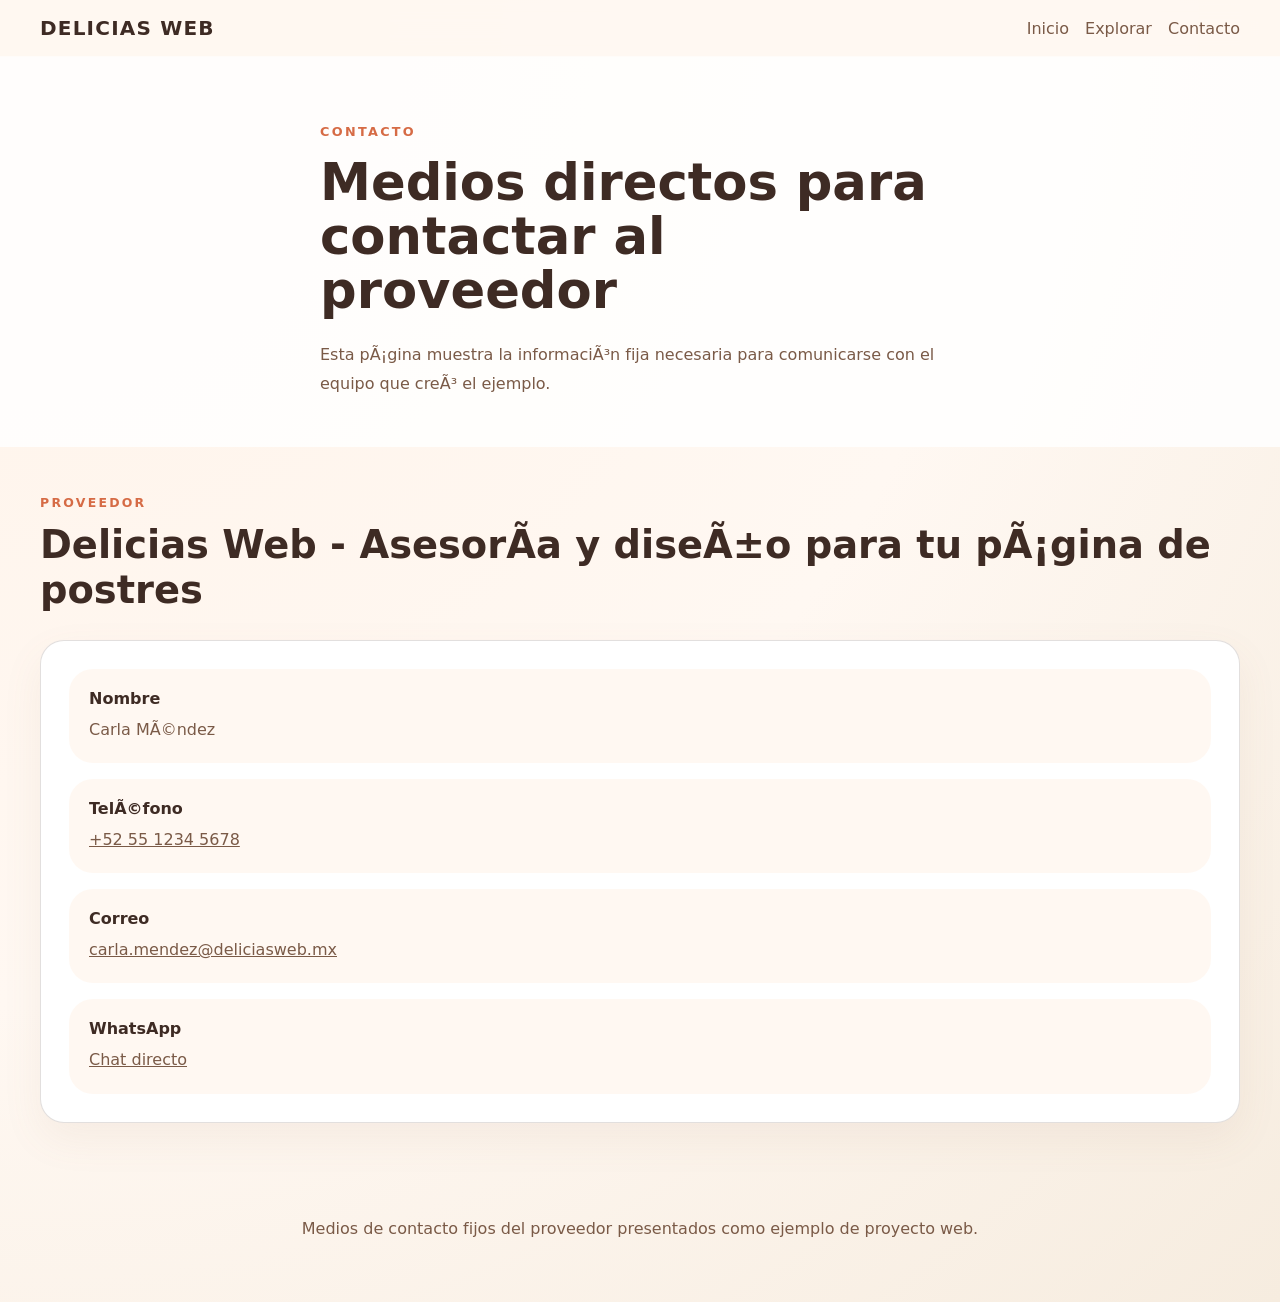
==== contacto.html @ bb409132 "Initial commit" ====
﻿<!DOCTYPE html>
<html lang="es">
<head>
  <meta charset="UTF-8" />
  <meta name="viewport" content="width=device-width, initial-scale=1.0" />
  <title>Contacto | Delicias Web</title>
  <meta name="description" content="Medios de contacto fijos del proveedor para el ejemplo de proyecto de postres." />
  <link rel="stylesheet" href="css/styles.css" />
</head>
<body>
  <header class="site-header">
    <div class="container header-content">
      <strong class="brand">Delicias Web</strong>
      <nav>
        <a href="index.html">Inicio</a>
        <a href="explorar.html">Explorar</a>
        <a href="contacto.html">Contacto</a>
      </nav>
    </div>
  </header>

  <main>
    <section class="hero hero-contact">
      <div class="container hero-content">
        <span class="eyebrow">Contacto</span>
        <h1>Medios directos para contactar al proveedor</h1>
        <p>Esta pÃ¡gina muestra la informaciÃ³n fija necesaria para comunicarse con el equipo que creÃ³ el ejemplo.</p>
      </div>
    </section>

    <section class="container section-contact">
      <div class="section-header">
        <span>Proveedor</span>
        <h2>Delicias Web - AsesorÃ­a y diseÃ±o para tu pÃ¡gina de postres</h2>
      </div>
      <div class="contact-panel">
        <div class="contact-item">
          <strong>Nombre</strong>
          <p>Carla MÃ©ndez</p>
        </div>
        <div class="contact-item">
          <strong>TelÃ©fono</strong>
          <p><a href="tel:+525512345678">+52 55 1234 5678</a></p>
        </div>
        <div class="contact-item">
          <strong>Correo</strong>
          <p><a href="mailto:carla.mendez@deliciasweb.mx">carla.mendez@deliciasweb.mx</a></p>
        </div>
        <div class="contact-item">
          <strong>WhatsApp</strong>
          <p><a href="https://wa.me/525512345678" target="_blank" rel="noreferrer">Chat directo</a></p>
        </div>
      </div>
    </section>
  </main>

  <footer class="site-footer">
    <div class="container">
      <p>Medios de contacto fijos del proveedor presentados como ejemplo de proyecto web.</p>
    </div>
  </footer>
</body>
</html>
---- css/styles.css ----
:root {
  --bg: #fff8f2;
  --surface: #fff;
  --text: #3e2b24;
  --muted: #7a5a47;
  --primary: #d66b45;
  --secondary: #f2c9b6;
  --border: rgba(62, 43, 36, 0.15);
  --radius: 24px;
  font-family: Inter, system-ui, sans-serif;
}

* {
  box-sizing: border-box;
}

html {
  scroll-behavior: smooth;
}

body {
  margin: 0;
  min-height: 100vh;
  background: radial-gradient(circle at top left, #fff3e9 0%, #fff8f2 55%, #f6ecdf 100%);
  color: var(--text);
}

img {
  max-width: 100%;
  display: block;
}

a {
  color: inherit;
}

.container {
  width: min(1200px, calc(100% - 2rem));
  margin: 0 auto;
}

.site-header {
  position: sticky;
  top: 0;
  z-index: 10;
  background: rgba(255, 248, 242, 0.95);
  backdrop-filter: blur(12px);
  border-bottom: 1px solid rgba(255, 255, 255, 0.5);
}

.header-content {
  display: flex;
  align-items: center;
  justify-content: space-between;
  gap: 1rem;
  padding: 1rem 0;
}

.brand {
  font-size: 1.25rem;
  letter-spacing: 0.06em;
  text-transform: uppercase;
}

nav {
  display: flex;
  flex-wrap: wrap;
  gap: 1rem;
}

nav a {
  color: var(--muted);
  text-decoration: none;
  font-weight: 500;
  transition: color 0.2s ease;
}

nav a:hover {
  color: var(--primary);
}

.hero {
  padding: 4rem 0 3rem;
}

.hero-content {
  max-width: 640px;
}

.eyebrow {
  display: inline-block;
  font-weight: 700;
  letter-spacing: 0.18em;
  text-transform: uppercase;
  color: var(--primary);
  font-size: 0.8rem;
}

.hero h1 {
  font-size: clamp(2.5rem, 4vw, 4rem);
  margin: 1rem 0 0;
  line-height: 1.05;
}

.hero p {
  margin: 1.5rem 0 0;
  line-height: 1.8;
  color: var(--muted);
}

.hero-home {
  background: linear-gradient(180deg, rgba(255, 248, 242, 0.95), rgba(254, 232, 216, 0.8));
}

.hero-explore,
.hero-contact {
  background: rgba(255, 255, 255, 0.85);
}

.hero-actions {
  margin-top: 2rem;
  display: flex;
  flex-wrap: wrap;
  gap: 1rem;
}

.button {
  display: inline-flex;
  align-items: center;
  justify-content: center;
  padding: 0.95rem 1.7rem;
  border-radius: 999px;
  text-decoration: none;
  font-weight: 700;
  transition: transform 0.25s ease, box-shadow 0.25s ease;
}

.button-primary {
  background: linear-gradient(135deg, var(--primary), #f28652);
  color: #fff;
}

.button-secondary {
  background: rgba(255, 255, 255, 0.92);
  color: var(--text);
  border: 1px solid rgba(138, 92, 56, 0.16);
}

.button:hover {
  transform: translateY(-2px);
}

.section-preview,
.section-showcase,
.section-products,
.section-contact {
  padding: 3rem 0;
}

.section-header {
  display: grid;
  gap: 0.75rem;
  margin-bottom: 1.75rem;
}

.section-header span {
  color: var(--primary);
  font-weight: 700;
  text-transform: uppercase;
  letter-spacing: 0.18em;
  font-size: 0.78rem;
}

.section-header h2 {
  margin: 0;
  font-size: clamp(2rem, 3vw, 2.75rem);
}

.grid-3 {
  display: grid;
  gap: 1.5rem;
  grid-template-columns: repeat(3, minmax(0, 1fr));
}

.feature-card,
.showcase-card,
.contact-panel,
.product-card {
  background: var(--surface);
  border: 1px solid var(--border);
  border-radius: var(--radius);
  padding: 1.75rem;
  box-shadow: 0 16px 40px rgba(157, 114, 88, 0.08);
}

.feature-card h2,
.showcase-card h3,
.product-card h3,
.contact-item strong {
  margin: 0 0 0.75rem;
}

.feature-card p,
.showcase-card p,
.product-card p,
.contact-item p {
  margin: 0;
  line-height: 1.7;
  color: var(--muted);
}

.showcase-grid {
  display: grid;
  gap: 1.5rem;
  grid-template-columns: repeat(3, minmax(0, 1fr));
}

.filter-row {
  display: flex;
  gap: 1rem;
  flex-wrap: wrap;
  margin-bottom: 1.5rem;
}

.filter-row input,
.filter-row select {
  width: min(320px, 100%);
  border: 1px solid var(--border);
  border-radius: 999px;
  padding: 0.95rem 1.15rem;
  background: #fff;
  color: var(--text);
}

.product-grid {
  display: grid;
  gap: 1.5rem;
  grid-template-columns: repeat(3, minmax(0, 1fr));
}

.product-card {
  display: grid;
  gap: 1rem;
  overflow: hidden;
  transition: transform 0.25s ease, box-shadow 0.25s ease;
}

.product-card:hover {
  transform: translateY(-4px);
}

.product-card img {
  width: 100%;
  height: 220px;
  object-fit: cover;
}

.product-content {
  display: grid;
  gap: 0.75rem;
}

.tag {
  display: inline-flex;
  padding: 0.45rem 0.9rem;
  border-radius: 999px;
  background: rgba(246, 198, 176, 0.55);
  color: var(--text);
  font-size: 0.8rem;
  width: fit-content;
}

.price {
  font-weight: 700;
  color: var(--primary);
}

.contact-panel {
  display: grid;
  gap: 1rem;
}

.contact-item {
  background: rgba(255, 248, 242, 0.95);
  border-radius: 24px;
  padding: 1.25rem;
}

.contact-item strong {
  display: block;
  font-weight: 700;
  margin-bottom: 0.5rem;
}

.site-footer {
  padding: 2rem 0 3rem;
  color: var(--muted);
  text-align: center;
}

@media (max-width: 980px) {
  .header-content,
  .hero-content,
  .grid-3,
  .showcase-grid,
  .product-grid,
  .contact-panel {
    gap: 1rem;
  }

  .header-content {
    flex-direction: column;
    align-items: flex-start;
  }

  .product-grid,
  .showcase-grid,
  .grid-3,
  .contact-panel {
    grid-template-columns: 1fr;
  }
}

@media (max-width: 620px) {
  .header-content {
    padding: 0.75rem 0;
  }

  nav {
    width: 100%;
  }

  .hero {
    padding-top: 2rem;
  }

  .filter-row {
    flex-direction: column;
  }
}
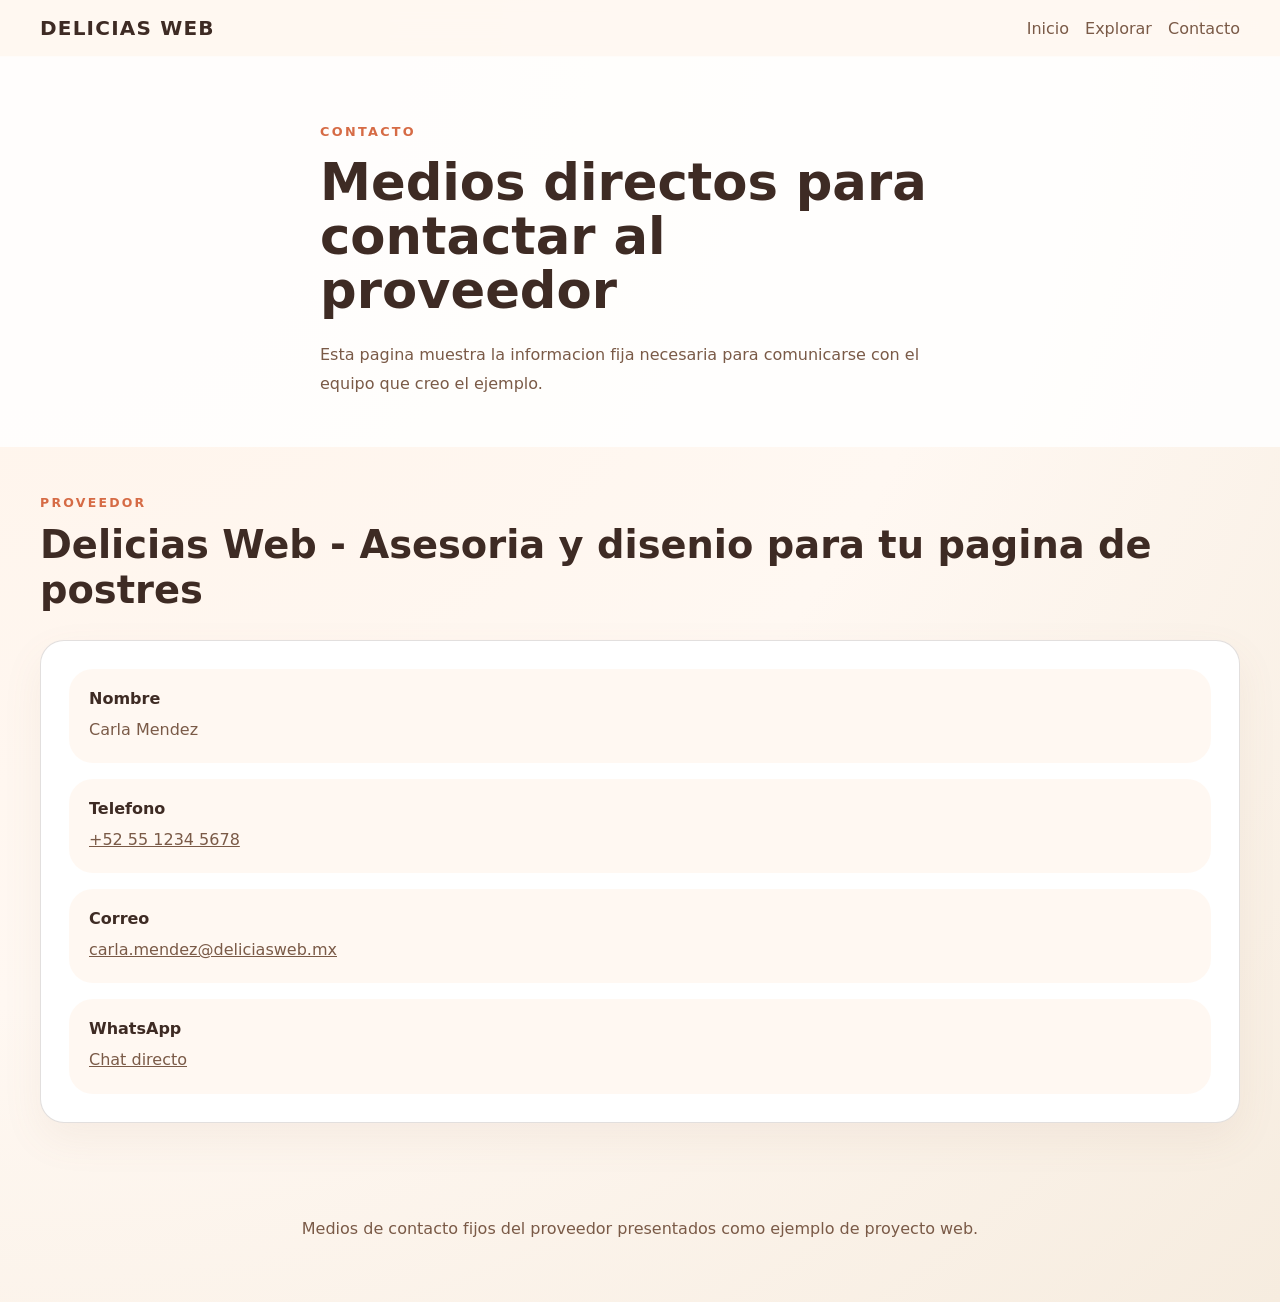
==== commit 98a64c80: "Update repository with latest changes" ====
--- a/contacto.html
+++ b/contacto.html
@@ -24,22 +24,22 @@
       <div class="container hero-content">
         <span class="eyebrow">Contacto</span>
         <h1>Medios directos para contactar al proveedor</h1>
-        <p>Esta pÃ¡gina muestra la informaciÃ³n fija necesaria para comunicarse con el equipo que creÃ³ el ejemplo.</p>
+        <p>Esta pagina muestra la informacion fija necesaria para comunicarse con el equipo que creo el ejemplo.</p>
       </div>
     </section>
 
     <section class="container section-contact">
       <div class="section-header">
         <span>Proveedor</span>
-        <h2>Delicias Web - AsesorÃ­a y diseÃ±o para tu pÃ¡gina de postres</h2>
+        <h2>Delicias Web - Asesori­a y disenio para tu pagina de postres</h2>
       </div>
       <div class="contact-panel">
         <div class="contact-item">
           <strong>Nombre</strong>
-          <p>Carla MÃ©ndez</p>
+          <p>Carla Mendez</p>
         </div>
         <div class="contact-item">
-          <strong>TelÃ©fono</strong>
+          <strong>Telefono</strong>
           <p><a href="tel:+525512345678">+52 55 1234 5678</a></p>
         </div>
         <div class="contact-item">
@@ -62,3 +62,4 @@
 </body>
 </html>
 
+
